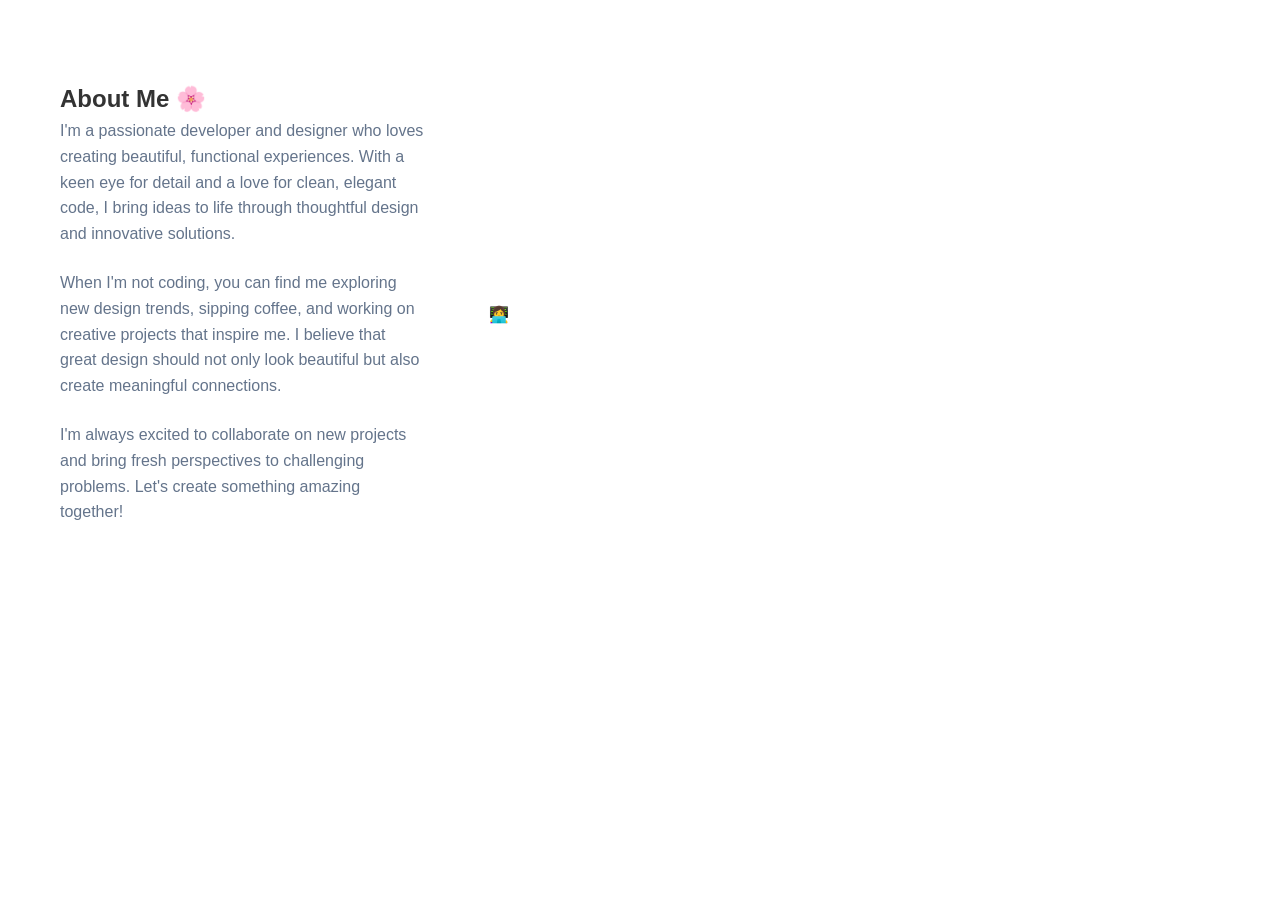
==== about.html @ b72af73e "Initial commit" ====
<!DOCTYPE html>
<html lang="en">
<head>
    <meta charset="UTF-8">
    <meta name="viewport" content="width=device-width, initial-scale=1.0">
    <title>Document</title>
    <link rel="stylesheet" href="styles.css">
</head>
<body>
    <section id="about" class="about">
        <div class="container">
            <div class="about-content">
                <div class="about-text">
                    <h2>About Me 🌸</h2>
                    <p>I'm a passionate developer and designer who loves creating beautiful, functional experiences. With a keen eye for detail and a love for clean, elegant code, I bring ideas to life through thoughtful design and innovative solutions.</p>
                    <p>When I'm not coding, you can find me exploring new design trends, sipping coffee, and working on creative projects that inspire me. I believe that great design should not only look beautiful but also create meaningful connections.</p>
                    <p>I'm always excited to collaborate on new projects and bring fresh perspectives to challenging problems. Let's create something amazing together!</p>
                </div>
                <div class="about-image">
                    <div class="profile-img">👩‍💻</div>
                </div>
            </div>
        </div>
    </section>
</body>
</html>
---- styles.css ----
* {
    margin: 0;
    padding: 0;
    box-sizing: border-box;
}

body {
    font-family: 'Inter', sans-serif;
    line-height: 1.6;
    color: #333;
    background-color: #ffffff;
}

.container {
    max-width: 1200px;
    margin: 0 auto;
    padding: 0 20px;
}

/* Navigation */
nav {
    position: fixed;
    top: 0;
    width: 100%;
    background: rgba(255, 255, 255, 0.95);
    backdrop-filter: blur(10px);
    z-index: 1000;
    padding: 1rem 0;
    transition: all 0.3s ease;
}

nav.scrolled {
    box-shadow: 0 2px 20px rgba(0, 0, 0, 0.1);
}

.nav-container {
    display: flex;
    justify-content: space-between;
    align-items: center;
}

.logo {
    font-size: 1.5rem;
    font-weight: 700;
    color: #eb257b;
}

.nav-links {
    display: flex;
    list-style: none;
    gap: 2rem;
}

.nav-links a {
    text-decoration: none;
    color: #333;
    font-weight: 500;
    transition: color 0.3s ease;
    position: relative;
}

.nav-links a:hover {
    color: #eb257b;
}

.nav-links a::after {
    content: '';
    position: absolute;
    width: 0;
    height: 2px;
    bottom: -5px;
    left: 0;
    background-color: #eb257b;
    transition: width 0.3s ease;
}

.nav-links a:hover::after {
    width: 100%;
}

/* Hero Section */
.hero {
    min-height: 100vh;
    display: flex;
    align-items: center;
    padding-top: 80px;
    background-color: #f8fafc;
}

.hero-content {
    display: grid;
    grid-template-columns: 1fr 1fr;
    gap: 4rem;
    align-items: center;
}

.hero-text h1 {
    font-size: 3.5rem;
    font-weight: 700;
    margin-bottom: 1rem;
    color: #1e293b;
    opacity: 0;
    animation: fadeInUp 1s ease forwards;
}

.hero-text .subtitle {
    font-size: 1.25rem;
    color: #eb257b;
    margin-bottom: 1.5rem;
    opacity: 0;
    animation: fadeInUp 1s ease 0.2s forwards;
}

.hero-text p {
    font-size: 1.1rem;
    color: #64748b;
    margin-bottom: 2rem;
    opacity: 0;
    animation: fadeInUp 1s ease 0.4s forwards;
}

.hero-image {
    text-align: center;
    opacity: 0;
    animation: fadeInUp 1s ease 0.6s forwards;
}

.hero-image img {
    width: 300px;
    height: 300px;
    border-radius: 50%;
    object-fit: cover;
    box-shadow: 0 20px 40px rgba(0, 0, 0, 0.1);
    transition: transform 0.3s ease;
}

.hero-image img:hover {
    transform: scale(1.05);
}
.hearts {
    position: fixed;
    top: 0;
    left: 0;
    width: 100%;
    height: 100%;
    pointer-events: none;
    overflow: hidden;
    z-index: 1;
}

.heart {
    position: absolute;
    color: rgba(255, 107, 107, 0.3);
    font-size: 20px;
    animation: float-heart 8s linear infinite;
}

@keyframes float-heart {
    0% {
        transform: translateY(100vh) rotate(0deg);
        opacity: 1;
    }
    100% {
        transform: translateY(-100px) rotate(360deg);
        opacity: 0;
    }
}

.cta-buttons {
    display: flex;
    gap: 1rem;
    opacity: 0;
    animation: fadeInUp 1s ease 0.8s forwards;
}

.btn {
    padding: 12px 24px;
    border: none;
    border-radius: 8px;
    font-weight: 600;
    text-decoration: none;
    display: inline-flex;
    align-items: center;
    gap: 0.5rem;
    transition: all 0.3s ease;
    cursor: pointer;
}

.btn-primary {
    background-color: #eb257b;
    color: white;
}

.btn-primary:hover {
    background-color: #eb257b;
    transform: translateY(-2px);
}

.btn-secondary {
    background-color: transparent;
    color: #eb257b;
    border: 2px solid #eb257b;
}

.btn-secondary:hover {
    background-color: #eb257b;
    color: white;
    transform: translateY(-2px);
}

/* Section Styles */
section {
    padding: 5rem 0;
}

.section-title {
    text-align: center;
    font-size: 2.5rem;
    font-weight: 700;
    margin-bottom: 3rem;
    color: #1e293b;
}

/* About Section */
.about {
    background-color: white;
}

.about-content {
    display: grid;
    grid-template-columns: 1fr 2fr;
    gap: 4rem;
    align-items: center;
}

.about-image img {
    width: 100%;
    border-radius: 12px;
    box-shadow: 0 10px 30px rgba(0, 0, 0, 0.1);
}

.about-text h3 {
    font-size: 1.5rem;
    margin-bottom: 1rem;
    color: #eb257b;
}

.about-text p {
    color: #64748b;
    margin-bottom: 1.5rem;
}

.stats {
    display: grid;
    grid-template-columns: repeat(3, 1fr);
    gap: 2rem;
    margin-top: 2rem;
}

.stat-item {
    text-align: center;
    padding: 1.5rem;
    background-color: #f8fafc;
    border-radius: 12px;
    transition: transform 0.3s ease;
}

.stat-item:hover {
    transform: translateY(-5px);
}

.stat-number {
    font-size: 2rem;
    font-weight: 700;
    color: #eb257b;
}

.stat-label {
    color: #64748b;
    font-weight: 500;
}

/* Qualifications Section */
.qualifications {
    background-color: #f8fafc;
}

.qual-grid {
    display: grid;
    grid-template-columns: repeat(auto-fit, minmax(300px, 1fr));
    gap: 2rem;
}

.qual-card {
    background: white;
    padding: 2rem;
    border-radius: 12px;
    box-shadow: 0 5px 15px rgba(0, 0, 0, 0.08);
    transition: all 0.3s ease;
}

.qual-card:hover {
    transform: translateY(-5px);
    box-shadow: 0 10px 30px rgba(0, 0, 0, 0.15);
}

.qual-icon {
    font-size: 2.5rem;
    color: #eb257b;
    margin-bottom: 1rem;
}

.qual-card h3 {
    font-size: 1.25rem;
    margin-bottom: 0.5rem;
    color: #1e293b;
}

.qual-card .institution {
    color: #eb257b;
    font-weight: 600;
    margin-bottom: 0.5rem;
}

.qual-card .year {
    color: #64748b;
    font-size: 0.9rem;
    margin-bottom: 1rem;
}

/* Skills Section */
.skills {
    background-color: white;
}

.skills-grid {
    display: grid;
    grid-template-columns: repeat(auto-fit, minmax(250px, 1fr));
    gap: 2rem;
}

.skill-category {
    background-color: #f8fafc;
    padding: 2rem;
    border-radius: 12px;
    text-align: center;
    transition: transform 0.3s ease;
}

.skill-category:hover {
    transform: translateY(-5px);
}

.skill-category i {
    font-size: 3rem;
    color: #eb257b;
    margin-bottom: 1rem;
}

.skill-category h3 {
    margin-bottom: 1rem;
    color: #1e293b;
}

.skill-tags {
    display: flex;
    flex-wrap: wrap;
    gap: 0.5rem;
    justify-content: center;
}

.skill-tag {
    background-color: #eb257b;
    color: white;
    padding: 0.25rem 0.75rem;
    border-radius: 20px;
    font-size: 0.85rem;
    font-weight: 500;
}

/* Projects Section */
.projects {
    background-color: #f8fafc;
}

.projects-grid {
    display: grid;
    grid-template-columns: repeat(auto-fit, minmax(350px, 1fr));
    gap: 2rem;
}

.project-card {
    background: white;
    border-radius: 12px;
    overflow: hidden;
    box-shadow: 0 5px 15px rgba(0, 0, 0, 0.08);
    transition: all 0.3s ease;
}

.project-card:hover {
    transform: translateY(-5px);
    box-shadow: 0 10px 30px rgba(0, 0, 0, 0.15);
}

.project-image {
    height: 200px;
    overflow: hidden;
}

.project-image img {
    width: 100%;
    height: 100%;
    object-fit: cover;
    transition: transform 0.3s ease;
}

.project-card:hover .project-image img {
    transform: scale(1.1);
}

.project-content {
    padding: 1.5rem;
}

.project-content h3 {
    margin-bottom: 0.5rem;
    color: #1e293b;
}

.project-content p {
    color: #64748b;
    margin-bottom: 1rem;
}

.project-tech {
    display: flex;
    flex-wrap: wrap;
    gap: 0.5rem;
    margin-bottom: 1rem;
}

.tech-tag {
    background-color: #e2e8f0;
    color: #475569;
    padding: 0.25rem 0.5rem;
    border-radius: 4px;
    font-size: 0.8rem;
}

.project-links {
    display: flex;
    gap: 1rem;
}

.project-links a {
    color: #eb257b;
    text-decoration: none;
    font-weight: 600;
    display: flex;
    align-items: center;
    gap: 0.25rem;
}

.project-links a:hover {
    color: #eb257b;
}

/* Hobbies Section */
.hobbies {
    background-color: white;
}

.hobbies-grid {
    display: grid;
    grid-template-columns: repeat(auto-fit, minmax(200px, 1fr));
    gap: 2rem;
}

.hobby-item {
    text-align: center;
    padding: 2rem;
    background-color: #f8fafc;
    border-radius: 12px;
    transition: all 0.3s ease;
}

.hobby-item:hover {
    transform: translateY(-5px);
    background-color: #eb257b;
    color: white;
}

.hobby-item i {
    font-size: 3rem;
    color: #eb257b;
    margin-bottom: 1rem;
    transition: color 0.3s ease;
}

.hobby-item:hover i {
    color: white;
}

.hobby-item h3 {
    margin-bottom: 0.5rem;
}

/* Contact Section */
.contact {
    background-color: #1e293b;
    color: white;
}

.contact .section-title {
    color: white;
}

.contact-content {
    display: grid;
    grid-template-columns: 1fr 1fr;
    gap: 4rem;
}

.contact-info h3 {
    margin-bottom: 2rem;
    color: #eb257b;
}

.contact-item {
    display: flex;
    align-items: center;
    gap: 1rem;
    margin-bottom: 1.5rem;
}

.contact-item i {
    font-size: 1.5rem;
    color: #eb257b;
    width: 30px;
}

.social-links {
    display: flex;
    gap: 1rem;
    margin-top: 2rem;
}

.social-links a {
    display: flex;
    align-items: center;
    justify-content: center;
    width: 50px;
    height: 50px;
    background-color: #eb257b;
    color: white;
    border-radius: 50%;
    text-decoration: none;
    transition: all 0.3s ease;
}

.social-links a:hover {
    background-color: #eb257b;
    transform: translateY(-3px);
}

.contact-form {
    background-color: #334155;
    padding: 2rem;
    border-radius: 12px;
}

.form-group {
    margin-bottom: 1.5rem;
}

.form-group label {
    display: block;
    margin-bottom: 0.5rem;
    color: #e2e8f0;
}

.form-group input,
.form-group textarea {
    width: 100%;
    padding: 0.75rem;
    border: none;
    border-radius: 8px;
    background-color: #475569;
    color: white;
    font-family: inherit;
}

.form-group input::placeholder,
.form-group textarea::placeholder {
    color: #94a3b8;
}

.form-group textarea {
    height: 120px;
    resize: vertical;
}

/* Footer */
footer {
    background-color: #0f172a;
    color: white;
    text-align: center;
    padding: 2rem 0;
}

/* Animations */
@keyframes fadeInUp {
    from {
        opacity: 0;
        transform: translateY(30px);
    }
    to {
        opacity: 1;
        transform: translateY(0);
    }
}

.fade-in {
    opacity: 0;
    transform: translateY(30px);
    transition: all 0.6s ease;
}

.fade-in.visible {
    opacity: 1;
    transform: translateY(0);
}

/* Mobile Responsiveness */
@media (max-width: 768px) {
    .nav-links {
        display: none;
    }

    .hero-content {
        grid-template-columns: 1fr;
        text-align: center;
    }

    .hero-text h1 {
        font-size: 2.5rem;
    }

    .about-content {
        grid-template-columns: 1fr;
    }

    .stats {
        grid-template-columns: 1fr;
    }

    .contact-content {
        grid-template-columns: 1fr;
    }

    .cta-buttons {
        flex-direction: column;
    }
}
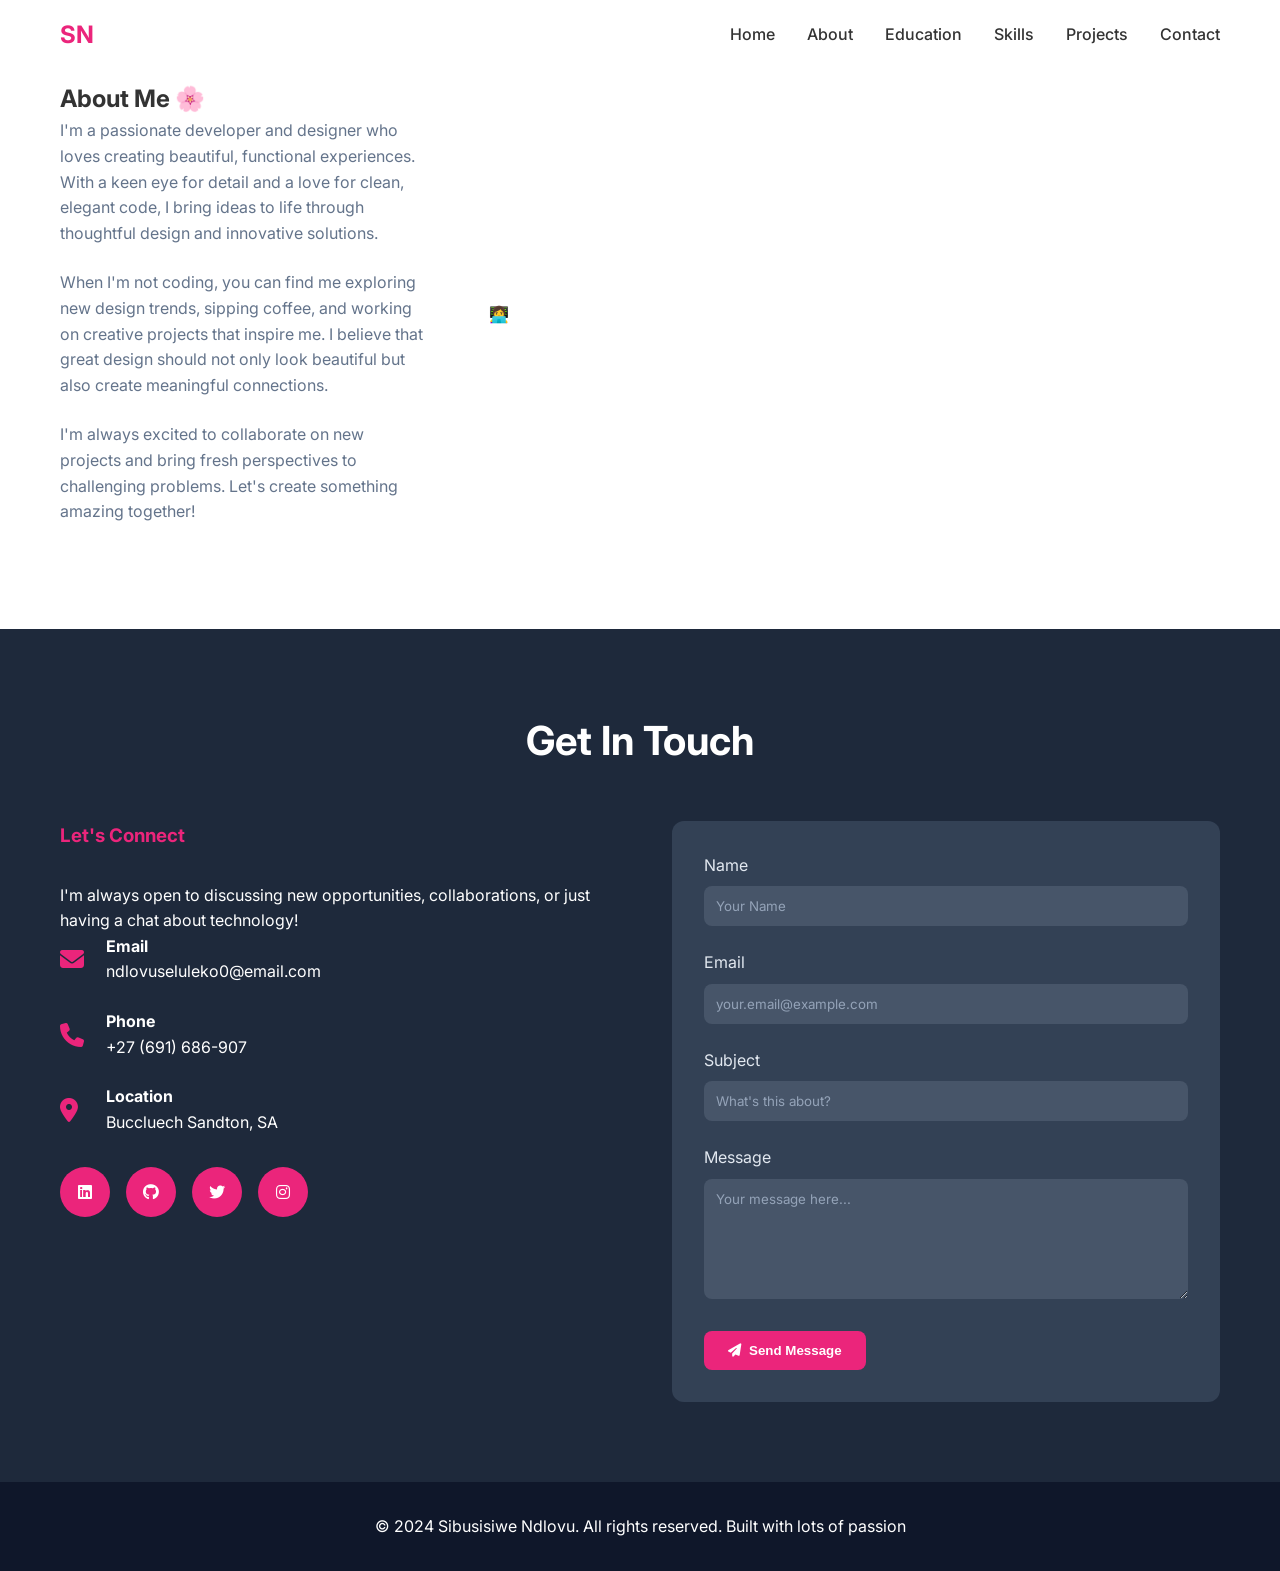
==== commit 5bedfa07: "Portfolio structure This is the structure of the new portfolio" ====
--- a/about.html
+++ b/about.html
@@ -3,9 +3,30 @@
 <head>
     <meta charset="UTF-8">
     <meta name="viewport" content="width=device-width, initial-scale=1.0">
-    <title>Document</title>
+    <title>Sibusisiwe Ndlovu - Portfolio</title>
+    <link rel="stylesheet" href="https://cdnjs.cloudflare.com/ajax/libs/font-awesome/6.4.0/css/all.min.css">
+    <link href="https://fonts.googleapis.com/css2?family=Inter:wght@300;400;500;600;700&display=swap" rel="stylesheet">
     <link rel="stylesheet" href="styles.css">
 </head>
+<body>
+    <div class="hearts" id="hearts"></div>
+    
+    <!-- Navigation -->
+    <nav id="navbar">
+        <div class="container">
+            <div class="nav-container">
+                <div class="logo">SN</div>
+                <ul class="nav-links">
+                    <li><a href="#home">Home</a></li>
+                    <li><a href="about.html">About</a></li>
+                    <li><a href="#qualifications">Education</a></li>
+                    <li><a href="#skills">Skills</a></li>
+                    <li><a href="work.html">Projects</a></li>
+                    <li><a href="#contact">Contact</a></li>
+                </ul>
+            </div>
+        </div>
+    </nav>
 <body>
     <section id="about" class="about">
         <div class="container">
@@ -22,5 +43,82 @@
             </div>
         </div>
     </section>
+     <!-- Contact Section -->
+    <section id="contact" class="contact">
+        <div class="container">
+            <h2 class="section-title fade-in">Get In Touch</h2>
+            <div class="contact-content">
+                <div class="contact-info fade-in">
+                    <h3>Let's Connect</h3>
+                    <p>I'm always open to discussing new opportunities, collaborations, or just having a chat about technology!</p>
+                    
+                    <div class="contact-item">
+                        <i class="fas fa-envelope"></i>
+                        <div>
+                            <strong>Email</strong><br>
+                            ndlovuseluleko0@email.com
+                        </div>
+                    </div>
+                    
+                    <div class="contact-item">
+                        <i class="fas fa-phone"></i>
+                        <div>
+                            <strong>Phone</strong><br>
+                            +27 (691) 686-907
+                        </div>
+                    </div>
+                    
+                    <div class="contact-item">
+                        <i class="fas fa-map-marker-alt"></i>
+                        <div>
+                            <strong>Location</strong><br>
+                            Buccluech Sandton, SA
+                        </div>
+                    </div>
+
+                    <div class="social-links">
+                        <a href="#"><i class="fab fa-linkedin"></i></a>
+                        <a href="#"><i class="fab fa-github"></i></a>
+                        <a href="#"><i class="fab fa-twitter"></i></a>
+                        <a href="#"><i class="fab fa-instagram"></i></a>
+                    </div>
+                </div>
+                
+                <div class="contact-form fade-in">
+                    <form>
+                        <div class="form-group">
+                            <label for="name">Name</label>
+                            <input type="text" id="name" name="name" placeholder="Your Name" required>
+                        </div>
+                        <div class="form-group">
+                            <label for="email">Email</label>
+                            <input type="email" id="email" name="email" placeholder="your.email@example.com" required>
+                        </div>
+                        <div class="form-group">
+                            <label for="subject">Subject</label>
+                            <input type="text" id="subject" name="subject" placeholder="What's this about?" required>
+                        </div>
+                        <div class="form-group">
+                            <label for="message">Message</label>
+                            <textarea id="message" name="message" placeholder="Your message here..." required></textarea>
+                        </div>
+                        <button type="submit" class="btn btn-primary">
+                            <i class="fas fa-paper-plane"></i>
+                            Send Message
+                        </button>
+                    </form>
+                </div>
+            </div>
+        </div>
+    </section>
+
+    <!-- Footer -->
+    <footer>
+        <div class="container">
+            <p>&copy; 2024 Sibusisiwe Ndlovu. All rights reserved. Built with lots of passion</p>
+        </div>
+    </footer>
+
+    <script src="script.js"></script>
 </body>
 </html>
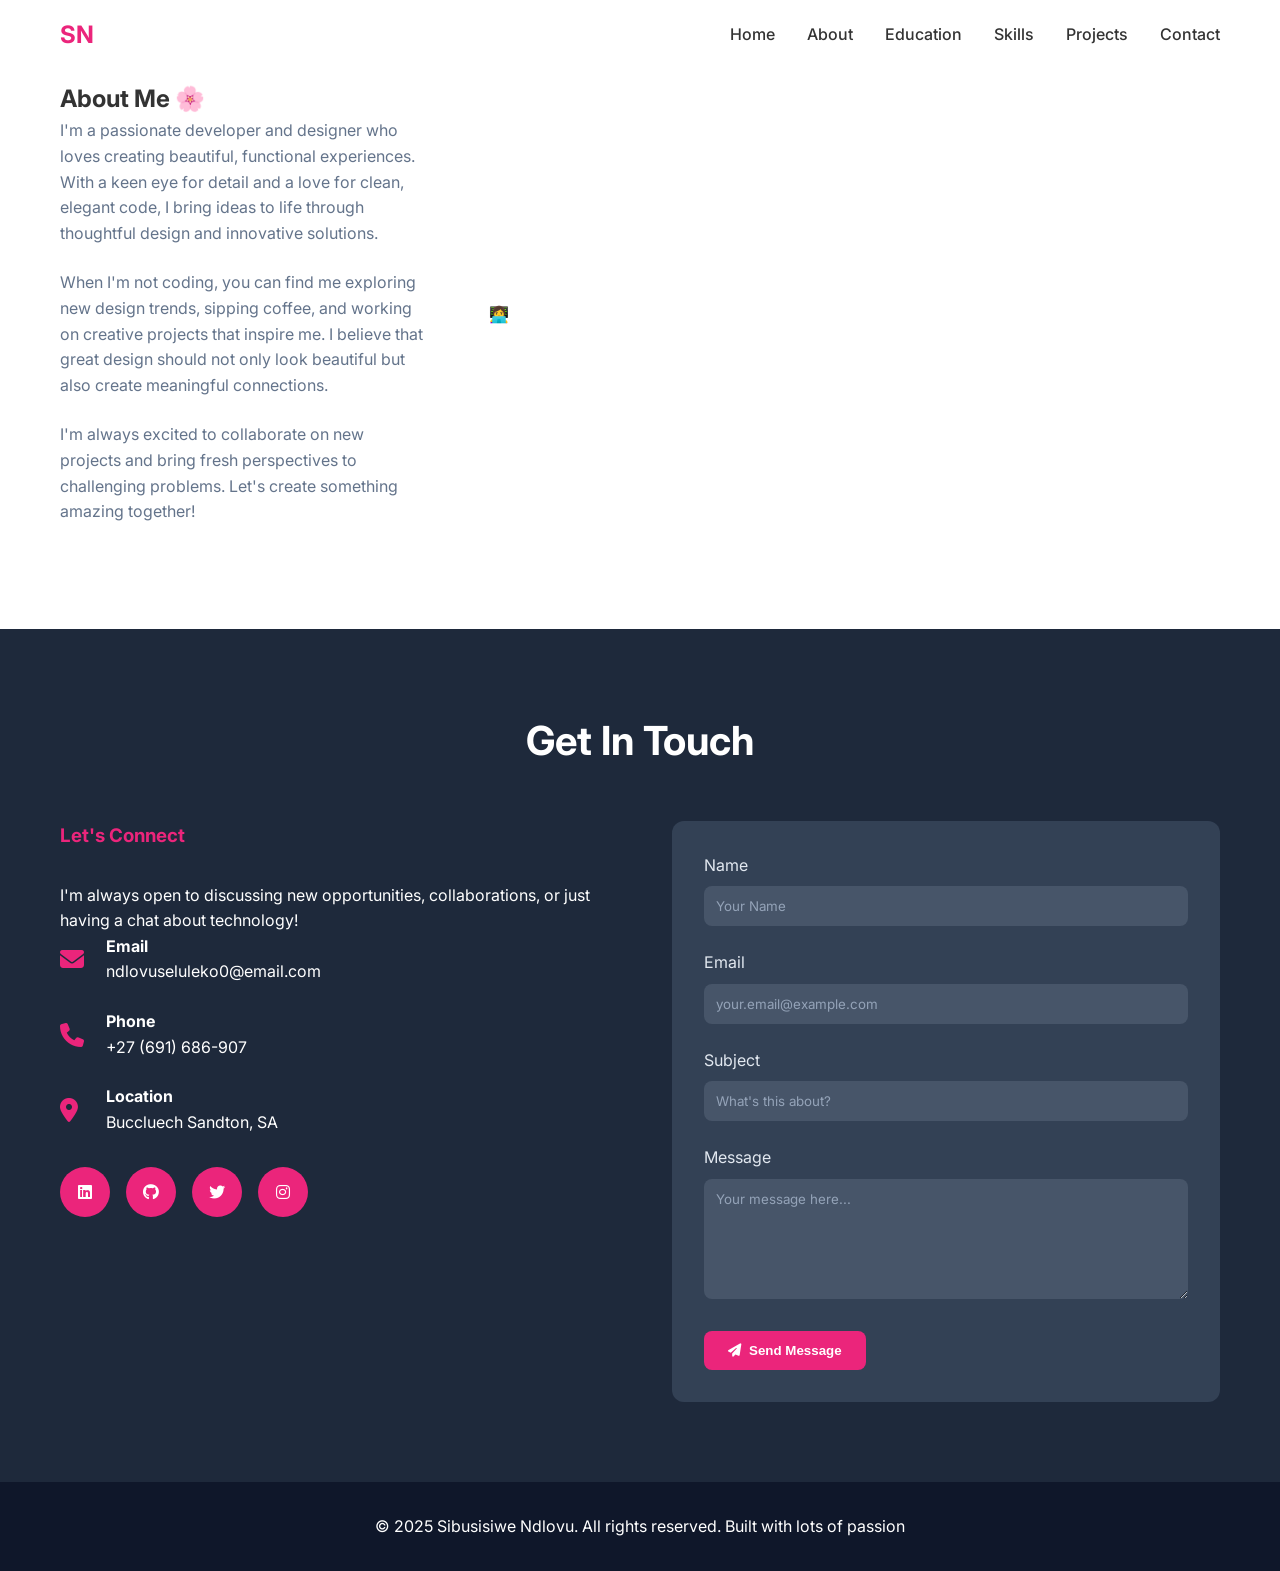
==== commit e05a0e10: "changes changes" ====
--- a/about.html
+++ b/about.html
@@ -17,7 +17,7 @@
             <div class="nav-container">
                 <div class="logo">SN</div>
                 <ul class="nav-links">
-                    <li><a href="#home">Home</a></li>
+                    <li><a href="index.html">Home</a></li>
                     <li><a href="about.html">About</a></li>
                     <li><a href="#qualifications">Education</a></li>
                     <li><a href="#skills">Skills</a></li>
@@ -115,7 +115,7 @@
     <!-- Footer -->
     <footer>
         <div class="container">
-            <p>&copy; 2024 Sibusisiwe Ndlovu. All rights reserved. Built with lots of passion</p>
+            <p>&copy; 2025 Sibusisiwe Ndlovu. All rights reserved. Built with lots of passion</p>
         </div>
     </footer>
 
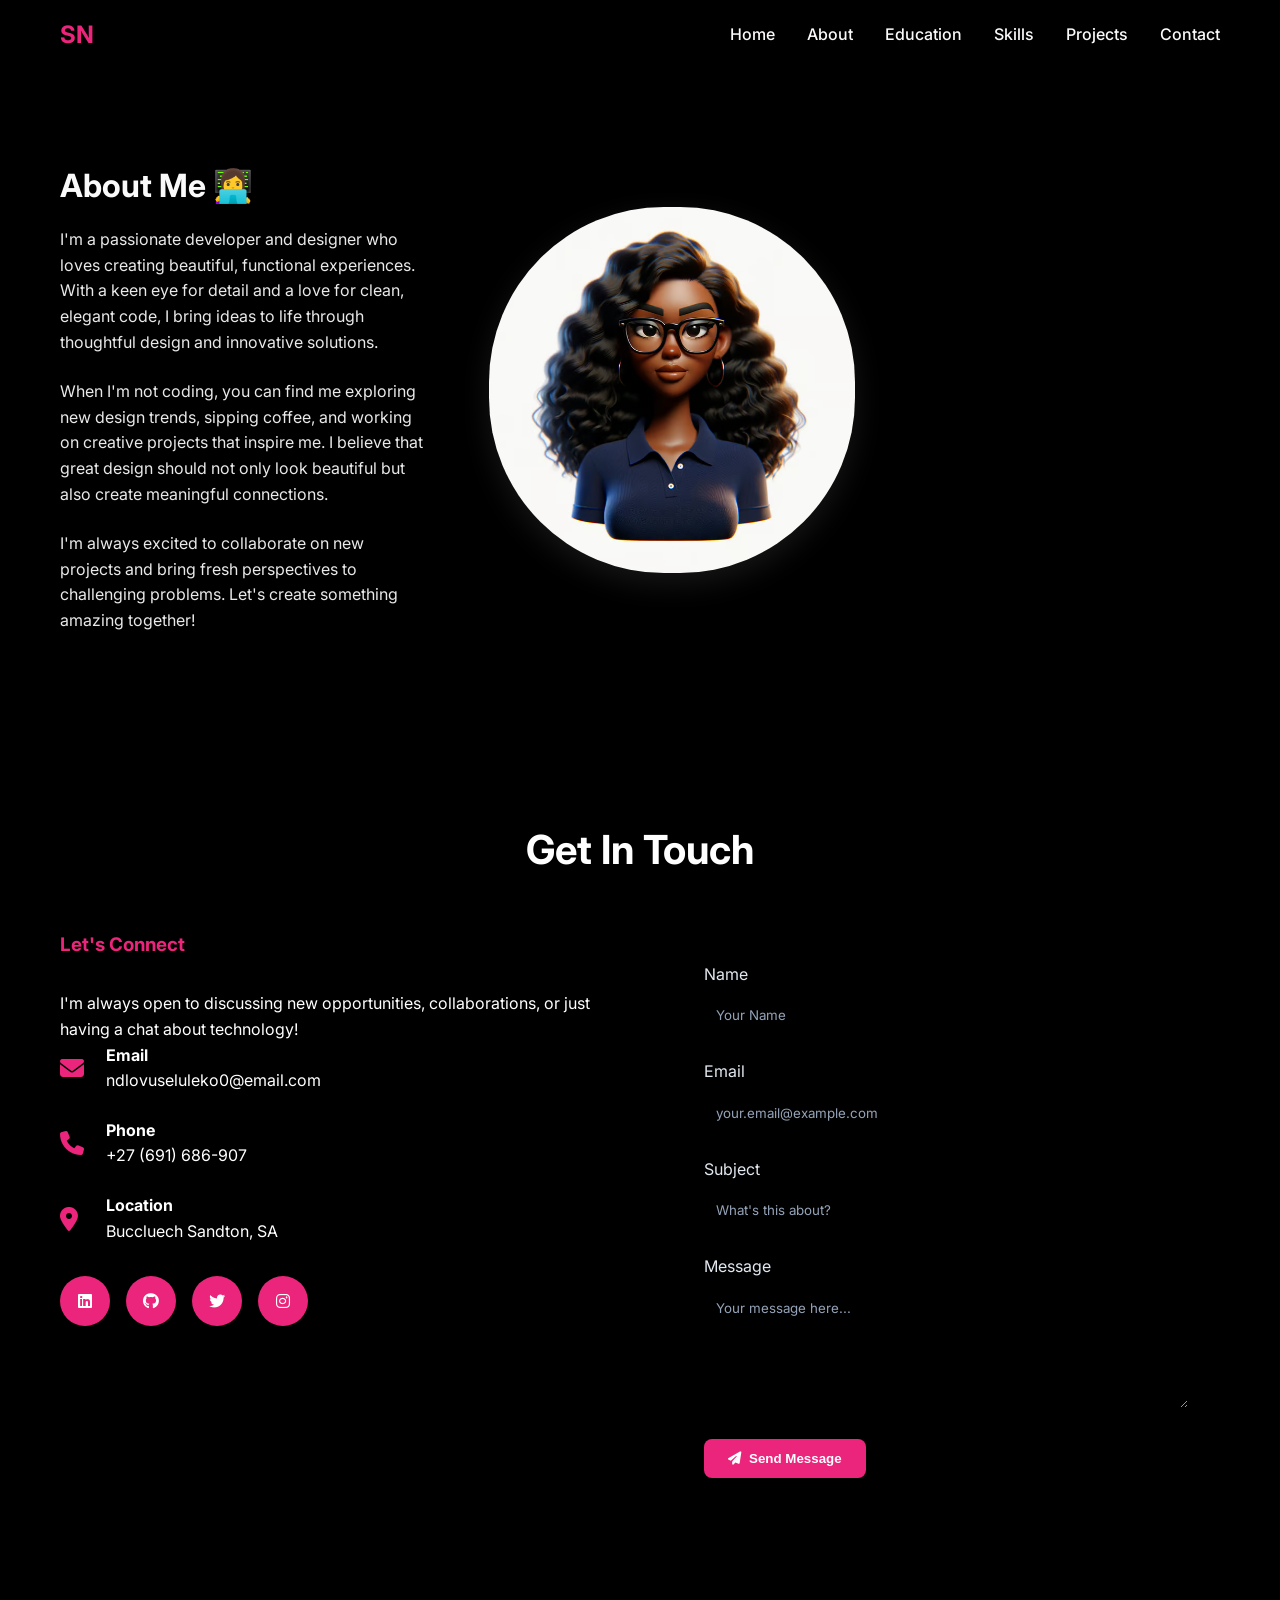
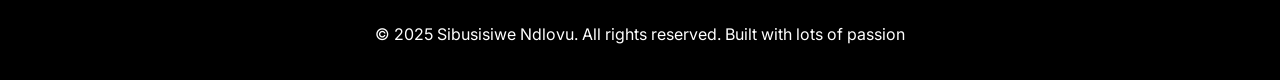
==== commit 7d3d702f: "Updates New updates added" ====
--- a/about.html
+++ b/about.html
@@ -32,13 +32,14 @@
         <div class="container">
             <div class="about-content">
                 <div class="about-text">
-                    <h2>About Me 🌸</h2>
+                    <h2>About Me 👩‍💻</h2>
                     <p>I'm a passionate developer and designer who loves creating beautiful, functional experiences. With a keen eye for detail and a love for clean, elegant code, I bring ideas to life through thoughtful design and innovative solutions.</p>
                     <p>When I'm not coding, you can find me exploring new design trends, sipping coffee, and working on creative projects that inspire me. I believe that great design should not only look beautiful but also create meaningful connections.</p>
                     <p>I'm always excited to collaborate on new projects and bring fresh perspectives to challenging problems. Let's create something amazing together!</p>
                 </div>
                 <div class="about-image">
-                    <div class="profile-img">👩‍💻</div>
+                    <div class="profile-img"></div>
+                    <img src="profile-pic.avif" alt="About Me">
                 </div>
             </div>
         </div>
--- a/styles.css
+++ b/styles.css
@@ -7,8 +7,8 @@
 body {
     font-family: 'Inter', sans-serif;
     line-height: 1.6;
-    color: #333;
-    background-color: #ffffff;
+    color: #fefdfd;
+    background-color: #000000;
 }
 
 .container {
@@ -22,7 +22,7 @@
     position: fixed;
     top: 0;
     width: 100%;
-    background: rgba(255, 255, 255, 0.95);
+    background: rgba(0, 0, 0, 0.95);
     backdrop-filter: blur(10px);
     z-index: 1000;
     padding: 1rem 0;
@@ -30,7 +30,7 @@
 }
 
 nav.scrolled {
-    box-shadow: 0 2px 20px rgba(0, 0, 0, 0.1);
+    box-shadow: 0 2px 20px rgba(203, 202, 202, 0.1);
 }
 
 .nav-container {
@@ -53,7 +53,7 @@
 
 .nav-links a {
     text-decoration: none;
-    color: #333;
+    color: #fbf9f9;
     font-weight: 500;
     transition: color 0.3s ease;
     position: relative;
@@ -84,7 +84,7 @@
     display: flex;
     align-items: center;
     padding-top: 80px;
-    background-color: #f8fafc;
+    background-color: #000000;
 }
 
 .hero-content {
@@ -98,7 +98,7 @@
     font-size: 3.5rem;
     font-weight: 700;
     margin-bottom: 1rem;
-    color: #1e293b;
+    color: #fefefe;
     opacity: 0;
     animation: fadeInUp 1s ease forwards;
 }
@@ -113,7 +113,7 @@
 
 .hero-text p {
     font-size: 1.1rem;
-    color: #64748b;
+    color: #ffffff;
     margin-bottom: 2rem;
     opacity: 0;
     animation: fadeInUp 1s ease 0.4s forwards;
@@ -126,11 +126,11 @@
 }
 
 .hero-image img {
-    width: 300px;
-    height: 300px;
+    width: 350px;
+    height: 350px;
     border-radius: 50%;
     object-fit: cover;
-    box-shadow: 0 20px 40px rgba(0, 0, 0, 0.1);
+    box-shadow: 0 20px 40px rgba(221, 220, 220, 0.1);
     transition: transform 0.3s ease;
 }
 
@@ -218,12 +218,12 @@
     font-size: 2.5rem;
     font-weight: 700;
     margin-bottom: 3rem;
-    color: #1e293b;
+    color: #f7f8fa;
 }
 
 /* About Section */
 .about {
-    background-color: white;
+    background-color: rgb(0, 0, 0);
 }
 
 .about-content {
@@ -235,8 +235,19 @@
 
 .about-image img {
     width: 100%;
-    border-radius: 12px;
-    box-shadow: 0 10px 30px rgba(0, 0, 0, 0.1);
+    border-radius: 175px;
+    box-shadow: 0 10px 30px rgba(223, 221, 221, 0.1);
+}
+.about-image {
+    margin-top: 50px;
+    justify-content: right;
+    width: 50%;
+}
+.about-text h2 {
+    font-size: 2rem;
+    margin-top: 5rem;
+    margin-bottom: 1rem;
+    color: #fafafb;
 }
 
 .about-text h3 {
@@ -246,43 +257,57 @@
 }
 
 .about-text p {
-    color: #64748b;
+    color: #e9e9ea;
     margin-bottom: 1.5rem;
 }
-
-.stats {
-    display: grid;
-    grid-template-columns: repeat(3, 1fr);
-    gap: 2rem;
-    margin-top: 2rem;
-}
+ .stats {
+      position: relative;
+      display: flex;
+      justify-content: center; /* Centers items horizontally */
+      align-items: center;     /* Centers items vertically */
+      gap: 60px;
+      padding: 40px 60px;
+      border-radius: 20px;
+      background: rgba(255, 255, 255, 0.05);
+      backdrop-filter: blur(10px);
+      -webkit-backdrop-filter: blur(10px);
+      z-index: 1;
+    }
+
+    /* Spotlight centered */
+    .stats::before {
+      content: "";
+      position: absolute;
+      top: 50%;
+      left: 50%;
+      transform: translate(-50%, -50%); /* centers the glow */
+      width: 500px;
+      height: 500px;
+      background: radial-gradient(circle at center, #eb257b 0%, transparent 70%);
+      filter: blur(120px);
+      z-index: -1; /* keeps glow behind */
+    }
 
 .stat-item {
+
     text-align: center;
-    padding: 1.5rem;
-    background-color: #f8fafc;
-    border-radius: 12px;
-    transition: transform 0.3s ease;
-}
-
-.stat-item:hover {
-    transform: translateY(-5px);
-}
-
-.stat-number {
-    font-size: 2rem;
-    font-weight: 700;
-    color: #eb257b;
-}
-
-.stat-label {
-    color: #64748b;
-    font-weight: 500;
-}
+    
+}
+
+ .stat-number {
+      font-size: 3rem;
+      font-weight: bold;
+      color: #fff;
+    }
+
+    .stat-label {
+      font-size: 1rem;
+      opacity: 0.8;
+    }
 
 /* Qualifications Section */
 .qualifications {
-    background-color: #f8fafc;
+    background-color: #000000;
 }
 
 .qual-grid {
@@ -292,10 +317,13 @@
 }
 
 .qual-card {
-    background: white;
+     background: rgba(255, 255, 255, 0.05);
+      backdrop-filter: blur(10px);
+      -webkit-backdrop-filter: blur(10px);
+      z-index: 1;
     padding: 2rem;
     border-radius: 12px;
-    box-shadow: 0 5px 15px rgba(0, 0, 0, 0.08);
+    
     transition: all 0.3s ease;
 }
 
@@ -313,7 +341,7 @@
 .qual-card h3 {
     font-size: 1.25rem;
     margin-bottom: 0.5rem;
-    color: #1e293b;
+    color: #fafafb;
 }
 
 .qual-card .institution {
@@ -323,14 +351,14 @@
 }
 
 .qual-card .year {
-    color: #64748b;
+    color: #f5f7f9;
     font-size: 0.9rem;
     margin-bottom: 1rem;
 }
 
 /* Skills Section */
 .skills {
-    background-color: white;
+    background-color: rgb(0, 0, 0);
 }
 
 .skills-grid {
@@ -340,12 +368,27 @@
 }
 
 .skill-category {
-    background-color: #f8fafc;
+   background: rgba(255, 255, 255, 0.05);
+      backdrop-filter: blur(10px);
+      -webkit-backdrop-filter: blur(10px);
+      z-index: 1;
     padding: 2rem;
     border-radius: 12px;
     text-align: center;
     transition: transform 0.3s ease;
 }
+.skill-category::before{
+      content: "";
+      position: absolute;
+      top: 50%;
+      left: 50%;
+      transform: translate(-50%, -50%); /* centers the glow */
+      width: 500px;
+      height: 500px;
+      background: radial-gradient(circle at center, #eb257b 0%, transparent 40%);
+      filter: blur(120px);
+      z-index: -1; /* keeps glow behind */
+}
 
 .skill-category:hover {
     transform: translateY(-5px);
@@ -359,7 +402,7 @@
 
 .skill-category h3 {
     margin-bottom: 1rem;
-    color: #1e293b;
+    color: #fafbfc;
 }
 
 .skill-tags {
@@ -370,7 +413,7 @@
 }
 
 .skill-tag {
-    background-color: #eb257b;
+    background-color: #eb257b92;
     color: white;
     padding: 0.25rem 0.75rem;
     border-radius: 20px;
@@ -380,7 +423,7 @@
 
 /* Projects Section */
 .projects {
-    background-color: #f8fafc;
+    background-color: #000000;
 }
 
 .projects-grid {
@@ -390,7 +433,7 @@
 }
 
 .project-card {
-    background: white;
+    background: rgb(205, 170, 188);
     border-radius: 12px;
     overflow: hidden;
     box-shadow: 0 5px 15px rgba(0, 0, 0, 0.08);
@@ -467,19 +510,34 @@
 
 /* Hobbies Section */
 .hobbies {
-    background-color: white;
+    background-color: rgb(0, 0, 0);
 }
 
 .hobbies-grid {
     display: grid;
     grid-template-columns: repeat(auto-fit, minmax(200px, 1fr));
     gap: 2rem;
+    backdrop-filter: blur(10px);
+      -webkit-backdrop-filter: blur(10px);
+      z-index: 1;
+}
+.hobbies-grid::before{
+      content: "";
+      position: absolute;
+      top: 50%;
+      left: 50%;
+      transform: translate(-50%, -50%); /* centers the glow */
+      width: 500px;
+      height: 500px;
+      background: radial-gradient(circle at center, #eb257b 0%, transparent 40%);
+      filter: blur(120px);
+      z-index: -1; /* keeps glow behind */
 }
 
 .hobby-item {
     text-align: center;
     padding: 2rem;
-    background-color: #f8fafc;
+    background-color: #030303;
     border-radius: 12px;
     transition: all 0.3s ease;
 }
@@ -487,7 +545,7 @@
 .hobby-item:hover {
     transform: translateY(-5px);
     background-color: #eb257b;
-    color: white;
+    color: rgb(9, 9, 9);
 }
 
 .hobby-item i {
@@ -498,7 +556,7 @@
 }
 
 .hobby-item:hover i {
-    color: white;
+    color: rgb(0, 0, 0);
 }
 
 .hobby-item h3 {
@@ -507,7 +565,7 @@
 
 /* Contact Section */
 .contact {
-    background-color: #1e293b;
+    background-color: #000000;
     color: white;
 }
 
@@ -564,7 +622,7 @@
 }
 
 .contact-form {
-    background-color: #334155;
+    background-color: #000000;
     padding: 2rem;
     border-radius: 12px;
 }
@@ -585,7 +643,7 @@
     padding: 0.75rem;
     border: none;
     border-radius: 8px;
-    background-color: #475569;
+    background-color: #000000;
     color: white;
     font-family: inherit;
 }
@@ -602,9 +660,9 @@
 
 /* Footer */
 footer {
-    background-color: #0f172a;
+    background-color: #000000;
     color: white;
-    text-align: center;
+    text-align: center; 
     padding: 2rem 0;
 }
 
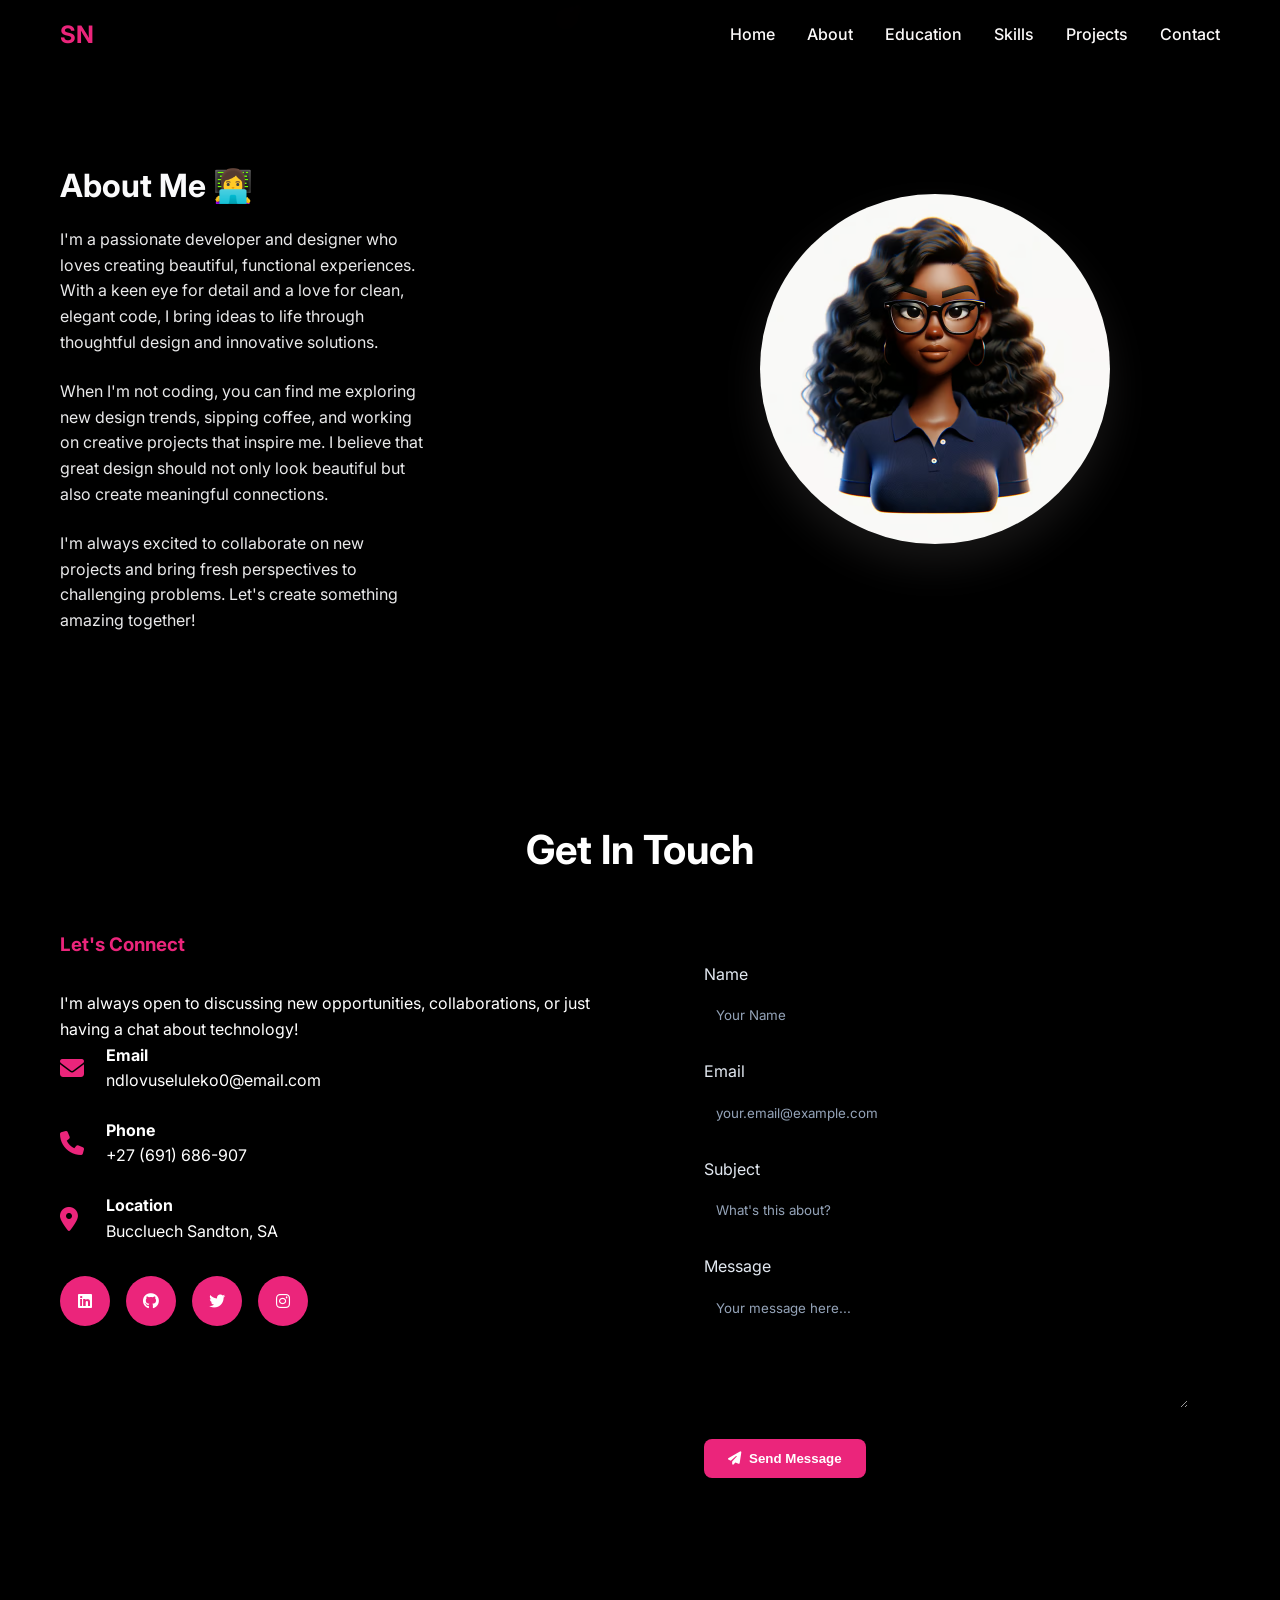
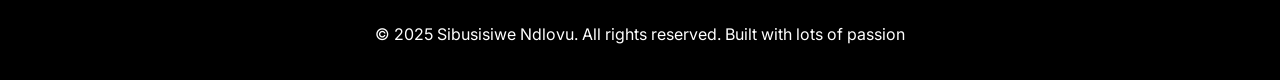
==== commit 0a22ba60: "changes changes" ====
--- a/about.html
+++ b/about.html
@@ -37,9 +37,9 @@
                     <p>When I'm not coding, you can find me exploring new design trends, sipping coffee, and working on creative projects that inspire me. I believe that great design should not only look beautiful but also create meaningful connections.</p>
                     <p>I'm always excited to collaborate on new projects and bring fresh perspectives to challenging problems. Let's create something amazing together!</p>
                 </div>
-                <div class="about-image">
-                    <div class="profile-img"></div>
-                    <img src="profile-pic.avif" alt="About Me">
+                
+                    
+                    <img src="profile-pic.avif" class="profile-img" alt="About Me">
                 </div>
             </div>
         </div>
--- a/styles.css
+++ b/styles.css
@@ -238,10 +238,28 @@
     border-radius: 175px;
     box-shadow: 0 10px 30px rgba(223, 221, 221, 0.1);
 }
+.aboutImage{
+     width: 350px;
+    height: 350px;
+    border-radius: 100%;
+    object-fit: cover;
+    box-shadow: 0 20px 40px rgba(221, 220, 220, 0.1);
+    transition: transform 0.3s ease;
+}
+.profile-img {
+    position: absolute;
+    right: 170px;
+    width: 350px;
+    height: 350px;
+    border-radius: 50%;
+    object-fit: cover;
+    box-shadow: 0 20px 40px rgba(221, 220, 220, 0.1);
+    transition: transform 0.3s ease;
+}
 .about-image {
     margin-top: 50px;
     justify-content: right;
-    width: 50%;
+    width: 100%;
 }
 .about-text h2 {
     font-size: 2rem;
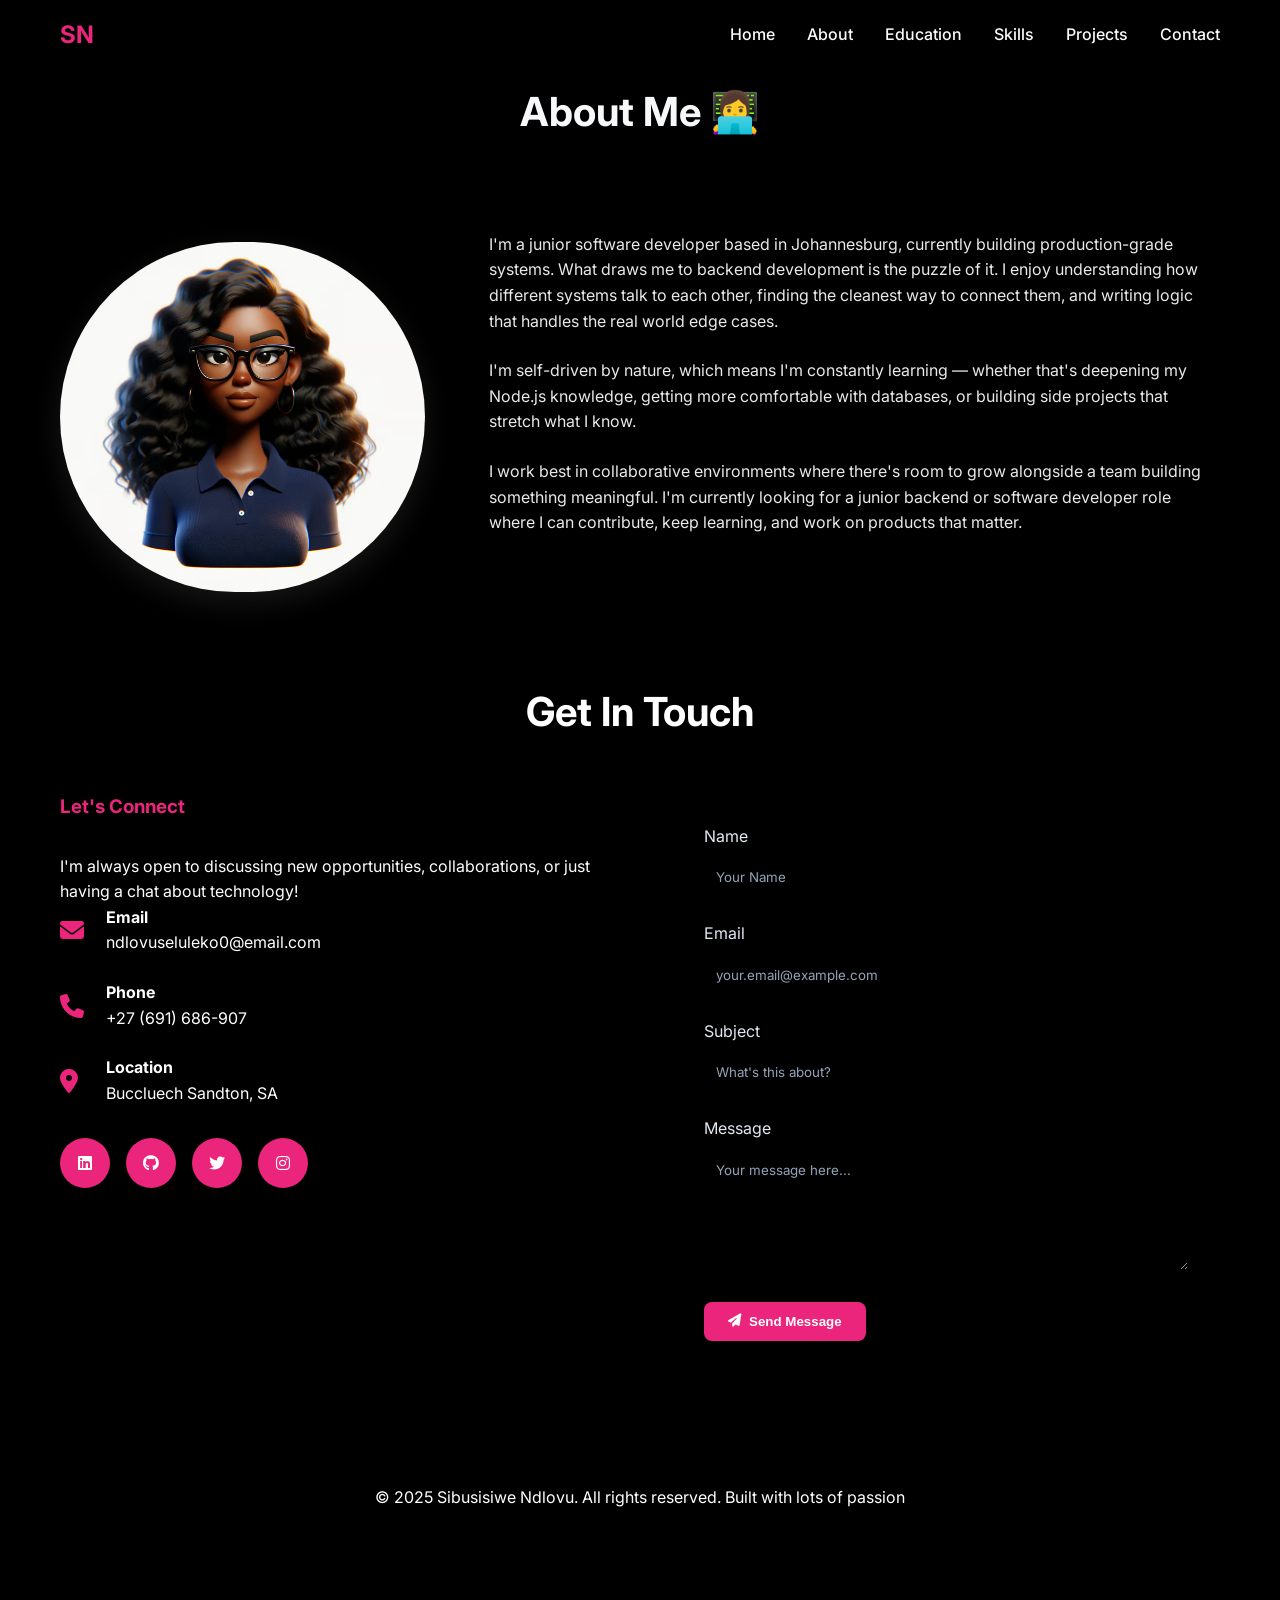
==== commit 3f8e21a2: "changed about me styling and  wording changes" ====
--- a/about.html
+++ b/about.html
@@ -28,22 +28,23 @@
         </div>
     </nav>
 <body>
+   
     <section id="about" class="about">
         <div class="container">
+            <h2 class="section-title fade-in">About Me 👩‍💻</h2>
             <div class="about-content">
-                <div class="about-text">
-                    <h2>About Me 👩‍💻</h2>
-                    <p>I'm a passionate developer and designer who loves creating beautiful, functional experiences. With a keen eye for detail and a love for clean, elegant code, I bring ideas to life through thoughtful design and innovative solutions.</p>
-                    <p>When I'm not coding, you can find me exploring new design trends, sipping coffee, and working on creative projects that inspire me. I believe that great design should not only look beautiful but also create meaningful connections.</p>
-                    <p>I'm always excited to collaborate on new projects and bring fresh perspectives to challenging problems. Let's create something amazing together!</p>
+                <div class="about-image">
+                    <img src="profile-pic.avif" class="aboutImage" alt="About Me">
                 </div>
-                
+                <div class="about-text fade-in">
                     
-                    <img src="profile-pic.avif" class="profile-img" alt="About Me">
+                    <p>I'm a junior software developer based in Johannesburg, currently building production-grade systems. What draws me to backend development is the puzzle of it. I enjoy understanding how different systems talk to each other, finding the cleanest way to connect them, and writing logic that handles the real world edge cases.</p>
+                    <p>I'm self-driven by nature, which means I'm constantly learning — whether that's deepening my Node.js knowledge, getting more comfortable with databases, or building side projects that stretch what I know. </p>
+                    <p>I work best in collaborative environments where there's room to grow alongside a team building something meaningful. I'm currently looking for a junior backend or software developer role where I can contribute, keep learning, and work on products that matter.</p>
+                    
                 </div>
             </div>
         </div>
-    </section>
      <!-- Contact Section -->
     <section id="contact" class="contact">
         <div class="container">
--- a/styles.css
+++ b/styles.css
@@ -104,11 +104,16 @@
 }
 
 .hero-text .subtitle {
-    font-size: 1.25rem;
-    color: #eb257b;
-    margin-bottom: 1.5rem;
+    font-size: 1.40rem;
+    color: #eb257b;
+    margin-bottom: 1.2rem;
     opacity: 0;
     animation: fadeInUp 1s ease 0.2s forwards;
+}
+.subtitle-2 {
+    font-size: 1.40rem;
+    color: #eb257b;
+    
 }
 
 .hero-text p {
